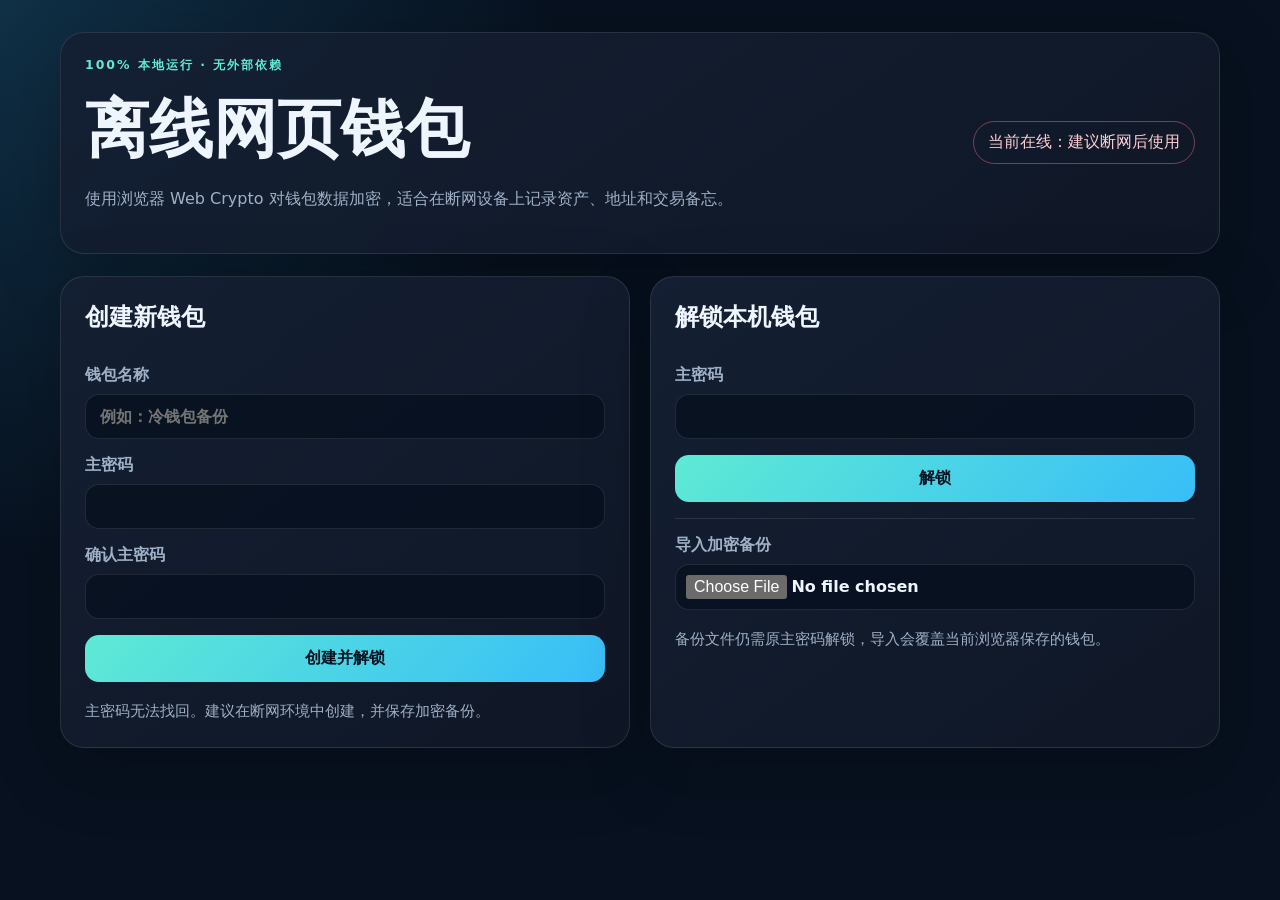
==== index.html @ c82da2f6 "Create offline web wallet" ====
<!doctype html>
<html lang="zh-CN">
  <head>
    <meta charset="utf-8" />
    <meta name="viewport" content="width=device-width, initial-scale=1" />
    <meta name="theme-color" content="#101827" />
    <title>离线网页钱包</title>
    <link rel="stylesheet" href="styles.css" />
  </head>
  <body>
    <main class="shell">
      <section class="hero card">
        <div>
          <p class="eyebrow">100% 本地运行 · 无外部依赖</p>
          <h1>离线网页钱包</h1>
          <p class="muted">
            使用浏览器 Web Crypto 对钱包数据加密，适合在断网设备上记录资产、地址和交易备忘。
          </p>
        </div>
        <div class="status" id="networkStatus" aria-live="polite">检测网络中…</div>
      </section>

      <section id="lockedPanel" class="grid two-cols">
        <form id="createForm" class="card stack">
          <h2>创建新钱包</h2>
          <label>
            钱包名称
            <input id="walletName" type="text" maxlength="40" placeholder="例如：冷钱包备份" autocomplete="off" />
          </label>
          <label>
            主密码
            <input id="newPassword" type="password" minlength="10" autocomplete="new-password" required />
          </label>
          <label>
            确认主密码
            <input id="confirmPassword" type="password" minlength="10" autocomplete="new-password" required />
          </label>
          <button type="submit">创建并解锁</button>
          <p class="hint">主密码无法找回。建议在断网环境中创建，并保存加密备份。</p>
        </form>

        <form id="unlockForm" class="card stack">
          <h2>解锁本机钱包</h2>
          <label>
            主密码
            <input id="unlockPassword" type="password" autocomplete="current-password" required />
          </label>
          <button type="submit">解锁</button>
          <div class="divider"></div>
          <label class="file-label">
            导入加密备份
            <input id="importFile" type="file" accept="application/json" />
          </label>
          <p class="hint">备份文件仍需原主密码解锁，导入会覆盖当前浏览器保存的钱包。</p>
        </form>
      </section>

      <section id="walletPanel" class="hidden stack">
        <div class="toolbar card">
          <div>
            <p class="eyebrow">已解锁</p>
            <h2 id="walletTitle">钱包</h2>
          </div>
          <div class="actions">
            <button id="exportBtn" type="button" class="secondary">导出加密备份</button>
            <button id="lockBtn" type="button" class="danger">锁定</button>
          </div>
        </div>

        <section class="grid three-cols">
          <article class="card stat">
            <span>资产种类</span>
            <strong id="assetCount">0</strong>
          </article>
          <article class="card stat">
            <span>账户 / 地址</span>
            <strong id="accountCount">0</strong>
          </article>
          <article class="card stat">
            <span>交易备忘</span>
            <strong id="txCount">0</strong>
          </article>
        </section>

        <section class="grid two-cols">
          <form id="assetForm" class="card stack">
            <h3>添加资产</h3>
            <label>资产名称 <input id="assetName" type="text" placeholder="Bitcoin" required /></label>
            <label>代码 <input id="assetSymbol" type="text" placeholder="BTC" maxlength="12" required /></label>
            <label>备注 <textarea id="assetNote" rows="3" placeholder="网络、用途或风险提示"></textarea></label>
            <button type="submit">保存资产</button>
          </form>

          <form id="accountForm" class="card stack">
            <h3>添加账户 / 地址</h3>
            <label>资产 <select id="accountAsset" required></select></label>
            <label>标签 <input id="accountLabel" type="text" placeholder="硬件钱包地址 1" required /></label>
            <label>地址 / 公钥 / 账号 <textarea id="accountAddress" rows="3" required></textarea></label>
            <button type="submit">保存账户</button>
          </form>
        </section>

        <form id="txForm" class="card stack">
          <h3>添加交易备忘</h3>
          <div class="grid three-cols compact">
            <label>资产 <select id="txAsset" required></select></label>
            <label>金额 <input id="txAmount" type="number" step="any" placeholder="0.00" required /></label>
            <label>方向
              <select id="txDirection">
                <option value="收入">收入</option>
                <option value="支出">支出</option>
                <option value="转账">转账</option>
              </select>
            </label>
          </div>
          <label>说明 / 交易哈希 <textarea id="txMemo" rows="3" placeholder="离线记录用途、对方、链上 txid 等"></textarea></label>
          <button type="submit">保存交易备忘</button>
        </form>

        <section class="grid two-cols">
          <article class="card">
            <h3>资产</h3>
            <div id="assetList" class="list empty">暂无资产</div>
          </article>
          <article class="card">
            <h3>账户 / 地址</h3>
            <div id="accountList" class="list empty">暂无账户</div>
          </article>
        </section>

        <article class="card">
          <h3>交易备忘</h3>
          <div id="txList" class="list empty">暂无交易备忘</div>
        </article>
      </section>

      <p id="toast" class="toast hidden" role="status" aria-live="polite"></p>
    </main>

    <script src="app.js" defer></script>
  </body>
</html>
---- styles.css ----
:root {
  color-scheme: dark;
  --bg: #07111f;
  --card: #101827;
  --card-2: #142033;
  --text: #eef5ff;
  --muted: #9fb0c7;
  --accent: #5eead4;
  --accent-2: #38bdf8;
  --danger: #fb7185;
  --border: rgba(255, 255, 255, 0.1);
  font-family: Inter, ui-sans-serif, system-ui, -apple-system, BlinkMacSystemFont, "Segoe UI", sans-serif;
}

* { box-sizing: border-box; }

body {
  margin: 0;
  min-height: 100vh;
  background: radial-gradient(circle at top left, rgba(56, 189, 248, 0.18), transparent 36%), var(--bg);
  color: var(--text);
}

.shell {
  width: min(1160px, calc(100% - 32px));
  margin: 0 auto;
  padding: 32px 0 56px;
}

.card {
  background: linear-gradient(145deg, rgba(20, 32, 51, 0.96), rgba(16, 24, 39, 0.96));
  border: 1px solid var(--border);
  border-radius: 24px;
  box-shadow: 0 20px 70px rgba(0, 0, 0, 0.22);
  padding: 24px;
}

.hero, .toolbar {
  align-items: center;
  display: flex;
  gap: 20px;
  justify-content: space-between;
  margin-bottom: 22px;
}

h1, h2, h3, p { margin-top: 0; }
h1 { font-size: clamp(2rem, 5vw, 4rem); margin-bottom: 12px; }
h2, h3 { margin-bottom: 16px; }

.eyebrow {
  color: var(--accent);
  font-size: 0.78rem;
  font-weight: 800;
  letter-spacing: 0.16em;
  text-transform: uppercase;
}

.muted, .hint { color: var(--muted); line-height: 1.7; }
.hint { font-size: 0.92rem; margin-bottom: 0; }

.grid { display: grid; gap: 20px; }
.two-cols { grid-template-columns: repeat(2, minmax(0, 1fr)); }
.three-cols { grid-template-columns: repeat(3, minmax(0, 1fr)); }
.compact { gap: 14px; }
.stack { display: flex; flex-direction: column; gap: 16px; }

label { color: var(--muted); display: flex; flex-direction: column; font-weight: 700; gap: 8px; }

input, textarea, select {
  background: rgba(7, 17, 31, 0.82);
  border: 1px solid var(--border);
  border-radius: 14px;
  color: var(--text);
  font: inherit;
  padding: 12px 14px;
  width: 100%;
}

textarea { resize: vertical; }
input:focus, textarea:focus, select:focus { border-color: var(--accent); outline: 2px solid rgba(94, 234, 212, 0.16); }

button {
  background: linear-gradient(135deg, var(--accent), var(--accent-2));
  border: 0;
  border-radius: 14px;
  color: #06121f;
  cursor: pointer;
  font: inherit;
  font-weight: 900;
  padding: 13px 18px;
}

button:hover { filter: brightness(1.08); }
button.secondary { background: var(--card-2); border: 1px solid var(--border); color: var(--text); }
button.danger { background: rgba(251, 113, 133, 0.14); border: 1px solid rgba(251, 113, 133, 0.5); color: #fecdd3; }

.actions { display: flex; flex-wrap: wrap; gap: 12px; justify-content: flex-end; }
.status {
  border: 1px solid var(--border);
  border-radius: 999px;
  color: var(--muted);
  flex: 0 0 auto;
  padding: 10px 14px;
}
.status.offline { border-color: rgba(94, 234, 212, 0.45); color: var(--accent); }
.status.online { border-color: rgba(251, 113, 133, 0.45); color: #fecdd3; }

.divider { border-top: 1px solid var(--border); }
.file-label input { padding: 10px; }
.hidden { display: none !important; }

.stat span { color: var(--muted); display: block; margin-bottom: 8px; }
.stat strong { font-size: 2.4rem; }

.list { display: flex; flex-direction: column; gap: 12px; }
.list.empty { color: var(--muted); }
.item {
  background: rgba(7, 17, 31, 0.58);
  border: 1px solid var(--border);
  border-radius: 16px;
  padding: 14px;
}
.item header { align-items: baseline; display: flex; gap: 10px; justify-content: space-between; }
.item strong { word-break: break-word; }
.item small, .item p { color: var(--muted); line-height: 1.6; margin: 6px 0 0; word-break: break-word; }

.toast {
  background: #ecfeff;
  border-radius: 14px;
  bottom: 18px;
  color: #083344;
  font-weight: 800;
  left: 50%;
  margin: 0;
  padding: 12px 16px;
  position: fixed;
  transform: translateX(-50%);
}

@media (max-width: 760px) {
  .hero, .toolbar { align-items: stretch; flex-direction: column; }
  .two-cols, .three-cols { grid-template-columns: 1fr; }
  .actions { justify-content: stretch; }
  .actions button { width: 100%; }
}
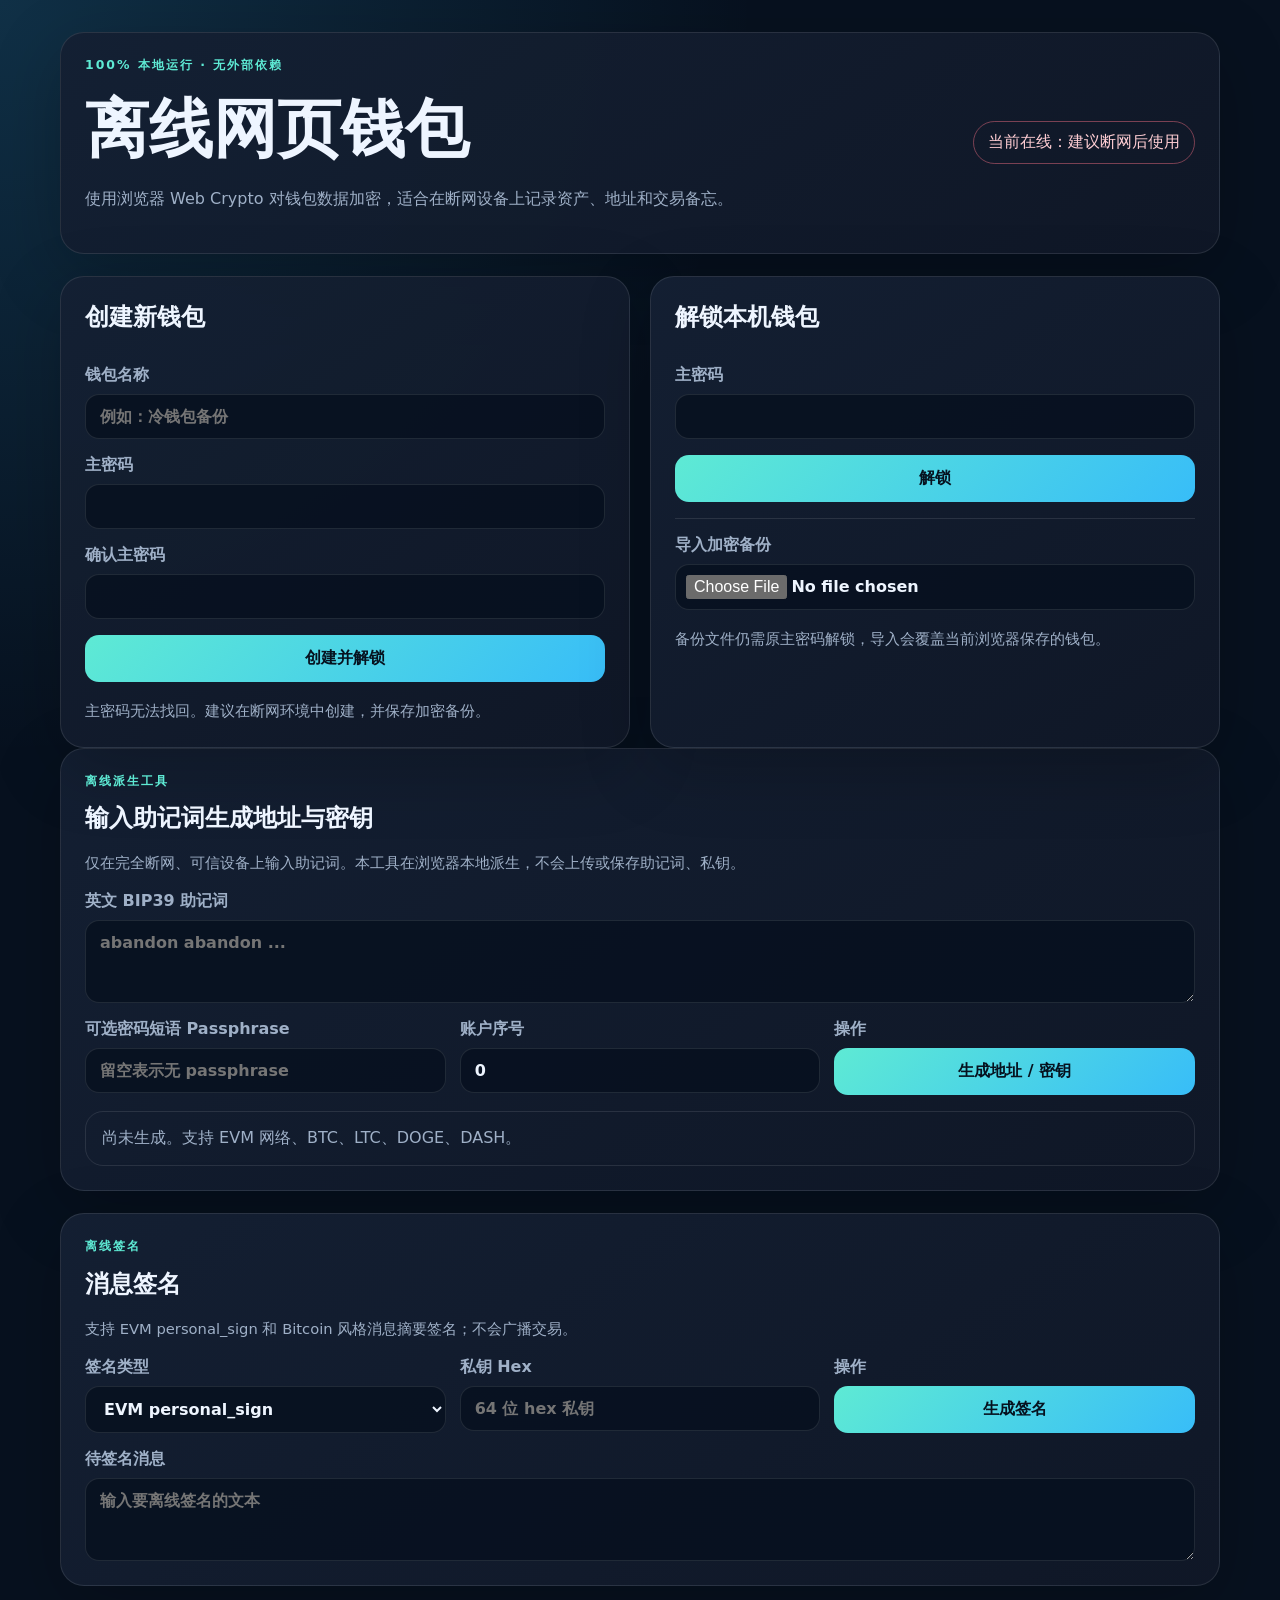
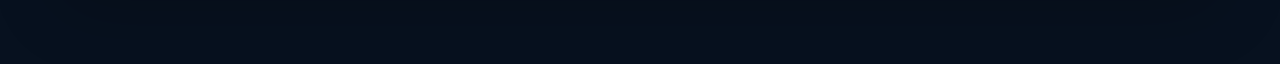
==== commit 54b841fd: "Add mnemonic derivation and offline signing" ====
--- a/index.html
+++ b/index.html
@@ -53,6 +53,59 @@
           </label>
           <p class="hint">备份文件仍需原主密码解锁，导入会覆盖当前浏览器保存的钱包。</p>
         </form>
+      </section>
+
+      <section id="mnemonicTools" class="card stack security-panel">
+        <div>
+          <p class="eyebrow">离线派生工具</p>
+          <h2>输入助记词生成地址与密钥</h2>
+          <p class="hint">仅在完全断网、可信设备上输入助记词。本工具在浏览器本地派生，不会上传或保存助记词、私钥。</p>
+        </div>
+        <form id="deriveForm" class="stack">
+          <label>英文 BIP39 助记词
+            <textarea id="mnemonicInput" rows="3" autocomplete="off" spellcheck="false" placeholder="abandon abandon ..."></textarea>
+          </label>
+          <div class="grid three-cols compact">
+            <label>可选密码短语 Passphrase
+              <input id="mnemonicPassphrase" type="password" autocomplete="off" placeholder="留空表示无 passphrase" />
+            </label>
+            <label>账户序号
+              <input id="accountIndex" type="number" min="0" max="1000000" value="0" />
+            </label>
+            <label>操作
+              <button type="submit">生成地址 / 密钥</button>
+            </label>
+          </div>
+        </form>
+        <div id="deriveResults" class="table-wrap empty">尚未生成。支持 EVM 网络、BTC、LTC、DOGE、DASH。</div>
+      </section>
+
+      <section id="signTools" class="card stack security-panel">
+        <div>
+          <p class="eyebrow">离线签名</p>
+          <h2>消息签名</h2>
+          <p class="hint">支持 EVM personal_sign 和 Bitcoin 风格消息摘要签名；不会广播交易。</p>
+        </div>
+        <form id="signForm" class="stack">
+          <div class="grid three-cols compact">
+            <label>签名类型
+              <select id="signMode">
+                <option value="evm">EVM personal_sign</option>
+                <option value="btc">Bitcoin-style message</option>
+              </select>
+            </label>
+            <label>私钥 Hex
+              <input id="signPrivateKey" type="password" autocomplete="off" spellcheck="false" placeholder="64 位 hex 私钥" />
+            </label>
+            <label>操作
+              <button type="submit">生成签名</button>
+            </label>
+          </div>
+          <label>待签名消息
+            <textarea id="signMessage" rows="3" spellcheck="false" placeholder="输入要离线签名的文本"></textarea>
+          </label>
+        </form>
+        <pre id="signatureOutput" class="code-block hidden"></pre>
       </section>
 
       <section id="walletPanel" class="hidden stack">
@@ -137,6 +190,7 @@
       <p id="toast" class="toast hidden" role="status" aria-live="polite"></p>
     </main>
 
+    <script src="wallet-core.js" defer></script>
     <script src="app.js" defer></script>
   </body>
 </html>
--- a/styles.css
+++ b/styles.css
@@ -91,8 +91,10 @@
 }
 
 button:hover { filter: brightness(1.08); }
+button:disabled { cursor: wait; opacity: 0.7; }
 button.secondary { background: var(--card-2); border: 1px solid var(--border); color: var(--text); }
 button.danger { background: rgba(251, 113, 133, 0.14); border: 1px solid rgba(251, 113, 133, 0.5); color: #fecdd3; }
+button.mini { border-radius: 10px; font-size: 0.82rem; padding: 8px 10px; }
 
 .actions { display: flex; flex-wrap: wrap; gap: 12px; justify-content: flex-end; }
 .status {
@@ -124,6 +126,41 @@
 .item strong { word-break: break-word; }
 .item small, .item p { color: var(--muted); line-height: 1.6; margin: 6px 0 0; word-break: break-word; }
 
+.security-panel { margin-bottom: 22px; }
+
+.table-wrap {
+  border: 1px solid var(--border);
+  border-radius: 18px;
+  overflow: auto;
+}
+.table-wrap.empty {
+  color: var(--muted);
+  padding: 16px;
+}
+table { border-collapse: collapse; min-width: 1120px; width: 100%; }
+th, td { border-bottom: 1px solid var(--border); padding: 12px; text-align: left; vertical-align: top; }
+th { color: var(--accent); font-size: 0.82rem; letter-spacing: 0.06em; text-transform: uppercase; }
+td code {
+  color: #dbeafe;
+  display: block;
+  font-family: ui-monospace, SFMono-Regular, Consolas, "Liberation Mono", monospace;
+  max-width: 260px;
+  overflow-wrap: anywhere;
+  white-space: normal;
+}
+.row-actions { min-width: 116px; }
+.row-actions button { margin: 0 6px 6px 0; }
+.code-block {
+  background: rgba(7, 17, 31, 0.82);
+  border: 1px solid var(--border);
+  border-radius: 16px;
+  color: #dbeafe;
+  margin: 0;
+  overflow: auto;
+  padding: 16px;
+  white-space: pre-wrap;
+}
+
 .toast {
   background: #ecfeff;
   border-radius: 14px;
